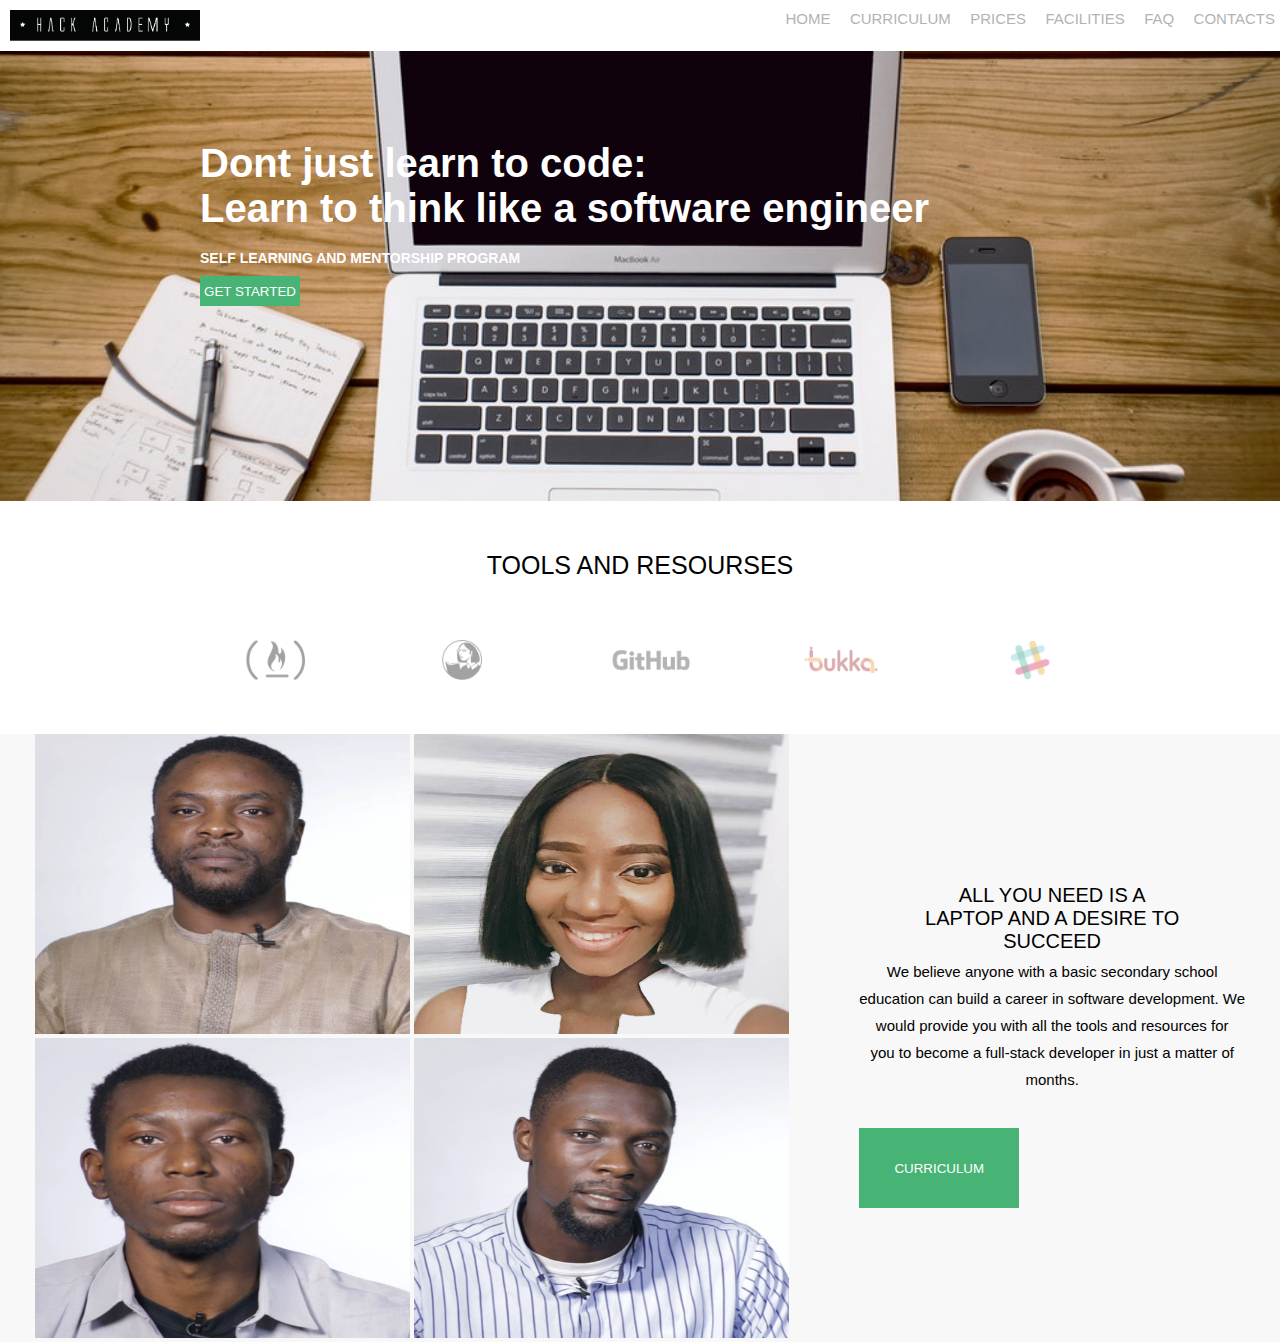
==== index.html @ 6ee72a2d "hack academy website" ====
<!DOCTYPE html>
<html lang="en">
<head>
    <meta charset="UTF-8">
    <meta name="viewport" content="width=device-width, initial-scale=1.0">
    <link href="https://fonts.googleapis.com/css2?family=Raleway:wght@300&display=swap" rel="stylesheet">
    <link rel="stylesheet" href="./index.css">
    <title>Document</title>
</head>
<body>
    <nav>
        <img src="./image/Hack_Academy_banner.png" alt="banner" class="">
        <div class="demo">
            <a href="#">Home</a>
            <a href="#">Curriculum</a>
            <a href="#">Prices</a>
            <a href="#">Facilities</a>
            <a href="#">FAQ</a>
            <a href="#">Contacts</a>
        </div>
    </nav>
    <div id="about">
        <div>
            <div id="range">
                <h2>Dont just learn to code:</h2>
                 <h2>   Learn to think like a software engineer</h2>
                 <p id="thin">   SELF LEARNING AND MENTORSHIP PROGRAM</p>
                 <div id="btn">
                    <button>Get started</button>
                 </div>

            </div>   
        </div>
          
    </div>

    <div class="same">
        <p id="dan">Tools and Resourses</p>
    </div>
    <div class="image">
        <img src="./image/l1.png" alt="logo" class="icon">
        <img src="./image/l2.png" alt="logo" class="icon">
        <img src="./image/l3.png" alt="logo" class="icon">
        <img src="./image/l4.png" alt="logo" class="icon">
        <img src="./image/slack.png" alt="logo" class="icon">
    </div>
    <section>
        <div class="t-90">
            <div class="dflex">
                <img src="./image/capital-t-5.jpg" alt="img">
                <img src="./image/capital-t-4.jpg" alt="img">
            </div>

            <img src="./image/capital-t-7.jpg" alt="img">
            <img src="./image/capital-t-8.jpg" alt="img">
        </div>

        <div id="laptop">
            <div>
                <h5>All You Need Is A</h5>
                <h5> Laptop And A Desire To</h5>
                <h5>Succeed</h5>
            </div>
            
            <div>
                <h6>We believe anyone with a basic secondary school</h6>
                <h6> education can build a career in software development. We</h6>
                 <h6>would provide you with all the tools and resources for</h6>
                 <h6>you to become a full-stack developer in just a matter of</h6>
                <h6> months.</h6>
            </div>
            <div id="btn">
                <button>curriculum</button>
            </div>
                  
        </div>
    </section>
</body>
</html>
---- index.css ----
*{
    border:0;
    box-sizing: border-box;
    padding: 0;
    margin:0;
}
body{
    font-family: sans-serif;
}


#about p{
    padding-bottom: 10px;
}

#about {
    background-image: url("./image/download.jpg");
    background-repeat: no-repeat;
    background-size: cover;
    margin-top: 10px;
    background-position: 50% 50%;
    height: 450px;
}

a:hover{
    color: black;
}

button{
    background: #47B475;
    color: white;
    width: 100px;
    height: 30px;
    text-transform: uppercase;
}

#range {
    padding-top: 90px;
    padding-left: 100px;
}
h2{
    color:#fff;
    font-size: 40px;
}



nav{
    display: flex;
    justify-content: space-between;
    margin-top: 10px;
}

.demo  a{
    font-size: 15px;
    padding-left: 10px;
    padding-right: 5px;
    text-decoration: none;
    text-transform: uppercase;
    color: #b3b3b3;
}

#range{
    padding-top: 90px;
    padding-left: 200px
}

#thin{
    font-size: 14px;
    color: #fff;
    font-weight: bold;
    text-transform: uppercase;
    padding-top: 1.2rem;
}

.same{
    padding-top: 50px;
    padding-bottom: 60px;
    display: flex;
    justify-content: center;
    font-size: 25px;
    font-weight: lighter;
    text-transform: uppercase;
}

.image  {
 opacity: 0.6; 
 margin-left: 150px;
 padding-bottom: 50px;
 align-items: center;
 padding-left: 20px;
 
}
.icon:hover{
 opacity: 1;
 cursor: pointer;   
}

.icon{
    width: calc(100% / 6);
    object-fit: scale-down;
    height: 40px;
    opacity:0.6;
    padding-left: 20px;
}

.t-90 img{
    height: 300px;
    width: 375px;
    padding-right: 0px;
}

nav img{
    size: 100px;
    width: 200px;
    padding-left: 10px;
}

#laptop h5{
    text-justify: inter-word;
    text-align: center;
    font-weight: lighter;
    text-transform: uppercase;
    font-size: 20px;
    
}

#laptop h6{
    text-justify: inter-word;
    text-align: center;
    font-size: 15px;
    font-weight: lighter;
    font-size: 15px;
    padding-top: 10px;
}

section{
    display: flex;
    background: #f8f8f8;
    justify-content: space-around;
}

section #laptop{
padding-top: 150px;
/* font-size: 35px; */
font-family: Arial, Helvetica, sans-serif;
}

#laptop button {
    padding-top: 0px;
    height: 80px;
    width: 160px;
}

section #btn {
    padding-top: 40px;
}
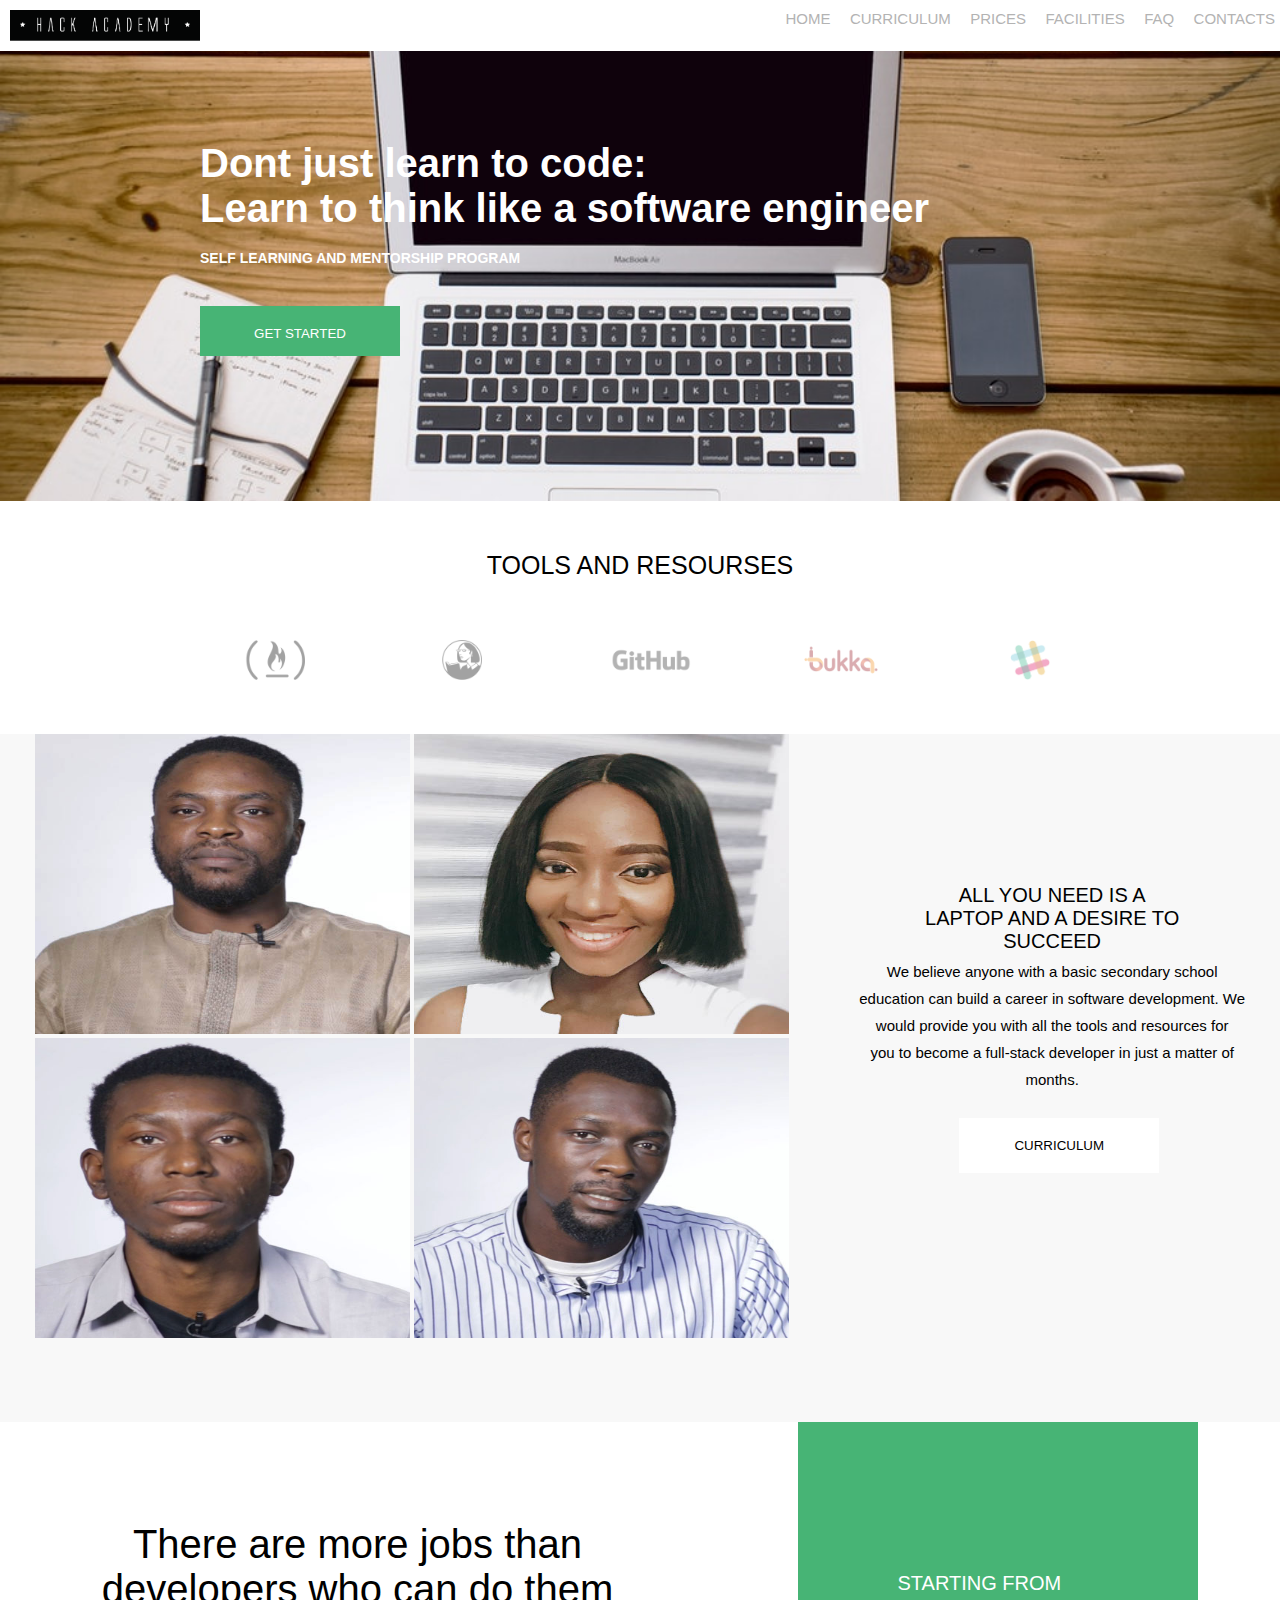
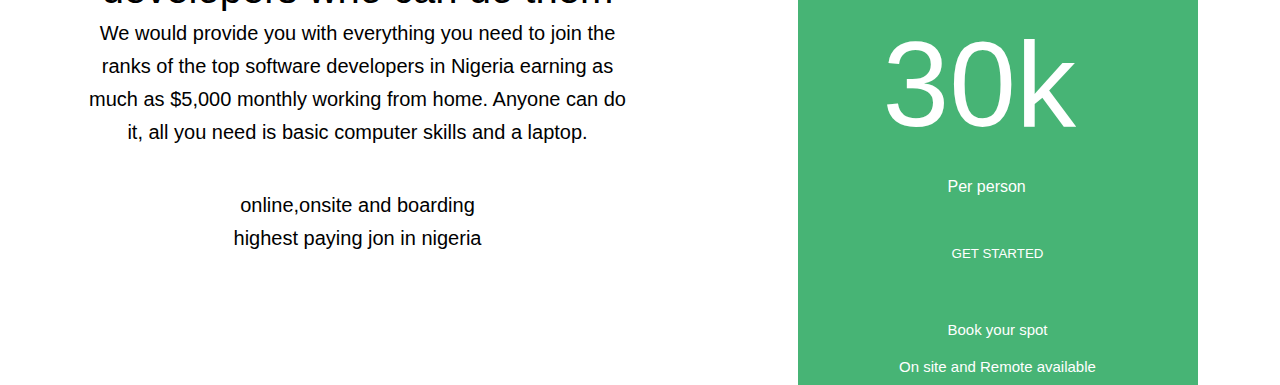
==== commit 6e09fd37: "second commit" ====
--- a/index.html
+++ b/index.html
@@ -27,7 +27,7 @@
                  <h2>   Learn to think like a software engineer</h2>
                  <p id="thin">   SELF LEARNING AND MENTORSHIP PROGRAM</p>
                  <div id="btn">
-                    <button>Get started</button>
+                    <button class="home">Get started</button>
                  </div>
 
             </div>   
@@ -45,7 +45,7 @@
         <img src="./image/l4.png" alt="logo" class="icon">
         <img src="./image/slack.png" alt="logo" class="icon">
     </div>
-    <section>
+    <section class="one">
         <div class="t-90">
             <div class="dflex">
                 <img src="./image/capital-t-5.jpg" alt="img">
@@ -70,11 +70,39 @@
                  <h6>you to become a full-stack developer in just a matter of</h6>
                 <h6> months.</h6>
             </div>
-            <div id="btn">
-                <button>curriculum</button>
+            <div id="btn2">
+                <button class="cash">curriculum</button>
             </div>
                   
         </div>
+        
+    </section>
+    <section class="two">
+        <div id="lappy">
+                <h5> There are more jobs than</h5>
+                <h5> developers who can do them</h5>        
+                <h6> We would provide you with everything you need to join the</h6>
+                 <h6>ranks of the top software developers in Nigeria earning as</h6>
+                 <h6>  much as $5,000 monthly working from home. Anyone can do</h6>
+                <h6>  it, all you need is basic computer skills and a laptop.</h6>   
+
+                <div id="koko">
+                    <h6>online,onsite and boarding</h6>
+                    <h6>highest paying jon in nigeria</h6>
+
+                </div>
+        </div>
+
+            <div id="sars">
+                <h4>Starting from</h4>
+                <h1>30k</h1>
+                <p>Per person</p>
+                <div id="btn3">
+                <button class="owo">Get started</button>
+                </div>
+                <h6>Book your spot</h6>
+                <h6>On site and Remote available</h6>
+            </div>
     </section>
 </body>
 </html>--- a/index.css
+++ b/index.css
@@ -26,12 +26,18 @@
     color: black;
 }
 
-button{
+button.home{
     background: #47B475;
     color: white;
-    width: 100px;
+    width: 200px;
     height: 30px;
     text-transform: uppercase;
+    padding-top: 20px;
+    padding-bottom: 30px;
+}
+
+#btn {
+    padding-top: 30px;
 }
 
 #range {
@@ -110,6 +116,8 @@
     padding-right: 0px;
 }
 
+
+
 nav img{
     size: 100px;
     width: 200px;
@@ -134,24 +142,117 @@
     padding-top: 10px;
 }
 
-section{
+.one {
     display: flex;
     background: #f8f8f8;
     justify-content: space-around;
-}
-
-section #laptop{
+    padding-bottom: 80px;
+}
+
+.one #laptop{
 padding-top: 150px;
 /* font-size: 35px; */
 font-family: Arial, Helvetica, sans-serif;
 }
 
-#laptop button {
-    padding-top: 0px;
-    height: 80px;
-    width: 160px;
-}
-
-section #btn {
+#btn2 {
+    padding-top: 30px;
+    padding-left: 100px;
+}
+
+.cash {
+    padding-top: 20px;
+    padding-bottom: 20px;
+    width: 200px;
+    background: #fff;
+    text-transform: uppercase;  
+}
+
+.two {
+    display: flex;
+    justify-content: space-around;
+}
+
+
+.two #lappy{
+    padding-top: 100px;
+    font-family: Arial, Helvetica, sans-serif;
+    width: 550px;
+}
+
+#lappy h5{
+    text-justify: inter-word;
+    text-align: center;
+    font-weight: lighter;
+    font-size: 40px;
+    
+}
+
+#lappy h6 {
+    text-justify: inter-word;
+    text-align: center;
+    font-size: 20px;
+    font-weight: lighter;
+    padding-top: 10px;
+}
+
+#lappy #koko {
     padding-top: 40px;
+}
+
+.two #sars {
+    padding-top: 150px;
+    font-family: Arial, Helvetica, sans-serif;
+    background: #47B475;
+    width: 400px;
+}
+
+#sars h4 {
+padding-left: 100px;
+text-transform: uppercase;
+padding-bottom: 20px;
+font-size: 20px;
+color: #fff;
+font-weight: lighter;
+}
+
+#sars h1 {
+    padding-left: 85px;
+    padding-bottom: 25px;
+    color: #fff;
+    font-size: 120px;
+    font-weight: lighter;
+}
+
+#sars p {
+    color: #fff;
+    padding-left: 150px;
+}
+
+#btn3 {
+ padding-left: 100px;
+ padding-top: 30px;
+ padding-bottom: 30px;
+    
+}
+
+.owo {
+    padding-top: 20px;
+    padding-bottom: 20px;
+    width: 200px;
+    background: #47B475;
+    text-transform: uppercase;
+    color: #fff;
+    
+}
+
+#sars h6 {
+    text-justify: inter-word;
+    text-align: center;
+    font-size: 15px;
+    font-weight: lighter;
+    font-size: 15px;
+    padding-top: 10px;
+    padding-bottom: 10px;
+    color: #fff;
 }